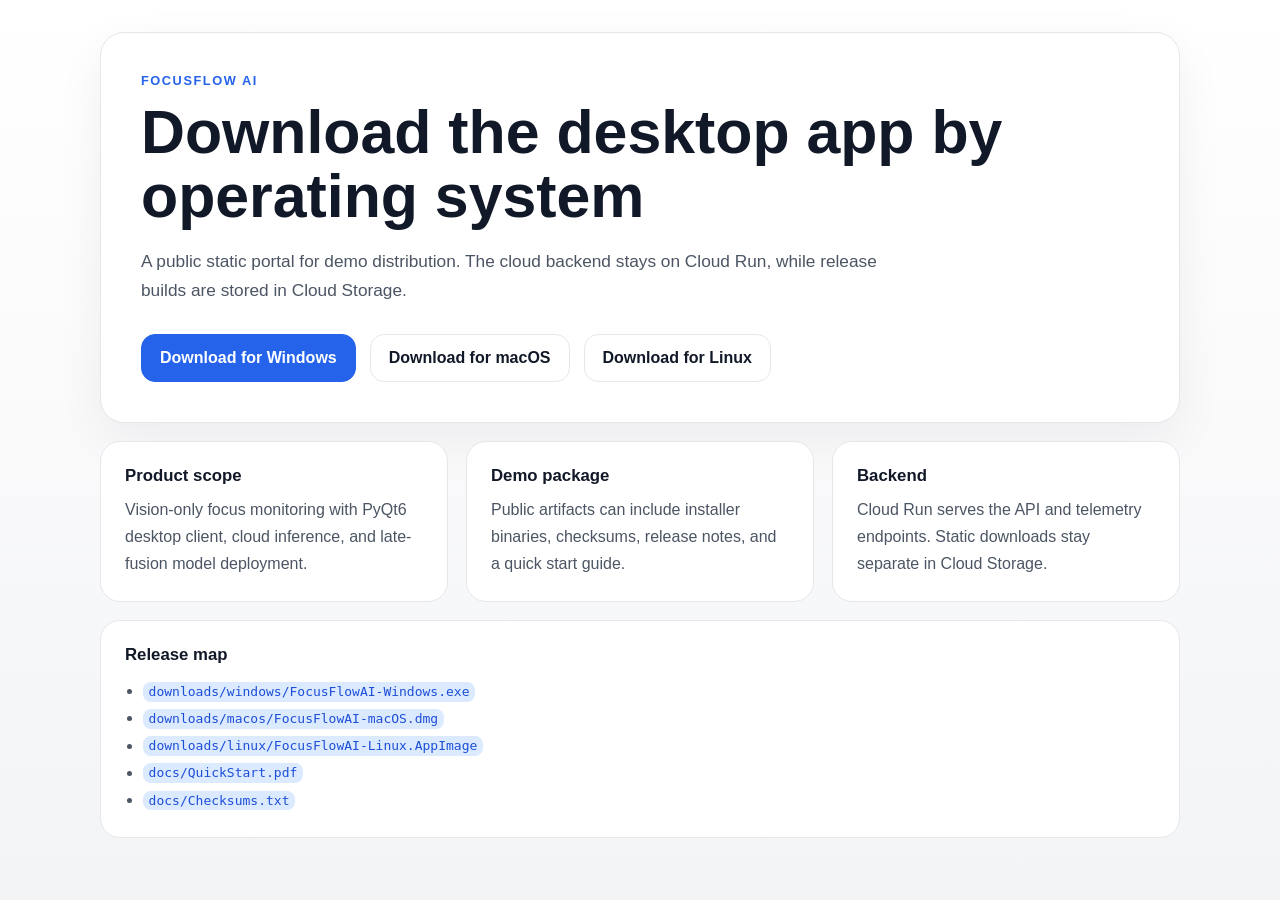
==== deploy/gcp/static-site/index.html @ c34b8739 "feat(auth): add Google OAuth and Firestore user identity support - add Google OAuth and username/pas" ====
<!doctype html>
<html lang="en">
  <head>
    <meta charset="utf-8" />
    <meta name="viewport" content="width=device-width, initial-scale=1" />
    <title>FocusFlow AI | Download Portal</title>
    <meta
      name="description"
      content="Public download portal for FocusFlow AI desktop builds and demo resources."
    />
    <link rel="stylesheet" href="style.css" />
  </head>
  <body>
    <main class="shell">
      <section class="hero">
        <p class="eyebrow">FocusFlow AI</p>
        <h1>Download the desktop app by operating system</h1>
        <p class="lede">
          A public static portal for demo distribution. The cloud backend stays
          on Cloud Run, while release builds are stored in Cloud Storage.
        </p>
        <div class="actions">
          <a class="button primary" href="downloads/windows/FocusFlowAI-Windows.exe">
            Download for Windows
          </a>
          <a class="button" href="downloads/macos/FocusFlowAI-macOS.dmg">
            Download for macOS
          </a>
          <a class="button" href="downloads/linux/FocusFlowAI-Linux.AppImage">
            Download for Linux
          </a>
        </div>
      </section>

      <section class="grid">
        <article class="card">
          <h2>Product scope</h2>
          <p>
            Vision-only focus monitoring with PyQt6 desktop client, cloud
            inference, and late-fusion model deployment.
          </p>
        </article>
        <article class="card">
          <h2>Demo package</h2>
          <p>
            Public artifacts can include installer binaries, checksums, release
            notes, and a quick start guide.
          </p>
        </article>
        <article class="card">
          <h2>Backend</h2>
          <p>
            Cloud Run serves the API and telemetry endpoints. Static downloads
            stay separate in Cloud Storage.
          </p>
        </article>
      </section>

      <section class="releases card">
        <h2>Release map</h2>
        <ul>
          <li><code>downloads/windows/FocusFlowAI-Windows.exe</code></li>
          <li><code>downloads/macos/FocusFlowAI-macOS.dmg</code></li>
          <li><code>downloads/linux/FocusFlowAI-Linux.AppImage</code></li>
          <li><code>docs/QuickStart.pdf</code></li>
          <li><code>docs/Checksums.txt</code></li>
        </ul>
      </section>
    </main>
  </body>
</html>
---- deploy/gcp/static-site/style.css ----
:root {
  color-scheme: light;
  --bg: #f3f4f6;
  --panel: #ffffff;
  --text: #111827;
  --muted: #4b5563;
  --accent: #2563eb;
  --accent-soft: #dbeafe;
  --border: #e5e7eb;
}

* {
  box-sizing: border-box;
}

html,
body {
  margin: 0;
  min-height: 100%;
  background: linear-gradient(180deg, #ffffff 0%, var(--bg) 100%);
  color: var(--text);
  font-family: Inter, "Segoe UI", Roboto, Helvetica, Arial, sans-serif;
}

body {
  padding: 32px 20px 56px;
}

.shell {
  max-width: 1080px;
  margin: 0 auto;
}

.hero {
  background: var(--panel);
  border: 1px solid var(--border);
  border-radius: 24px;
  padding: 40px;
  box-shadow: 0 16px 48px rgba(15, 23, 42, 0.06);
}

.eyebrow {
  margin: 0 0 12px;
  text-transform: uppercase;
  letter-spacing: 0.12em;
  font-size: 0.8rem;
  color: var(--accent);
  font-weight: 700;
}

h1 {
  margin: 0;
  font-size: clamp(2rem, 5vw, 3.8rem);
  line-height: 1.06;
}

.lede {
  max-width: 760px;
  margin: 18px 0 0;
  font-size: 1.08rem;
  line-height: 1.7;
  color: var(--muted);
}

.actions {
  display: flex;
  flex-wrap: wrap;
  gap: 14px;
  margin-top: 28px;
}

.button {
  display: inline-flex;
  align-items: center;
  justify-content: center;
  padding: 14px 18px;
  border-radius: 14px;
  border: 1px solid var(--border);
  background: #fff;
  color: var(--text);
  text-decoration: none;
  font-weight: 700;
}

.button.primary {
  background: var(--accent);
  color: #fff;
  border-color: var(--accent);
}

.grid {
  display: grid;
  grid-template-columns: repeat(3, minmax(0, 1fr));
  gap: 18px;
  margin-top: 18px;
}

.card {
  background: var(--panel);
  border: 1px solid var(--border);
  border-radius: 20px;
  padding: 24px;
}

.card h2 {
  margin: 0 0 10px;
  font-size: 1.05rem;
}

.card p,
.card li {
  margin: 0;
  line-height: 1.7;
  color: var(--muted);
}

.releases {
  margin-top: 18px;
}

.releases ul {
  margin: 12px 0 0;
  padding-left: 18px;
}

code {
  padding: 0.15rem 0.35rem;
  border-radius: 8px;
  background: var(--accent-soft);
  color: #1d4ed8;
}

@media (max-width: 900px) {
  .hero {
    padding: 28px;
  }

  .grid {
    grid-template-columns: 1fr;
  }
}
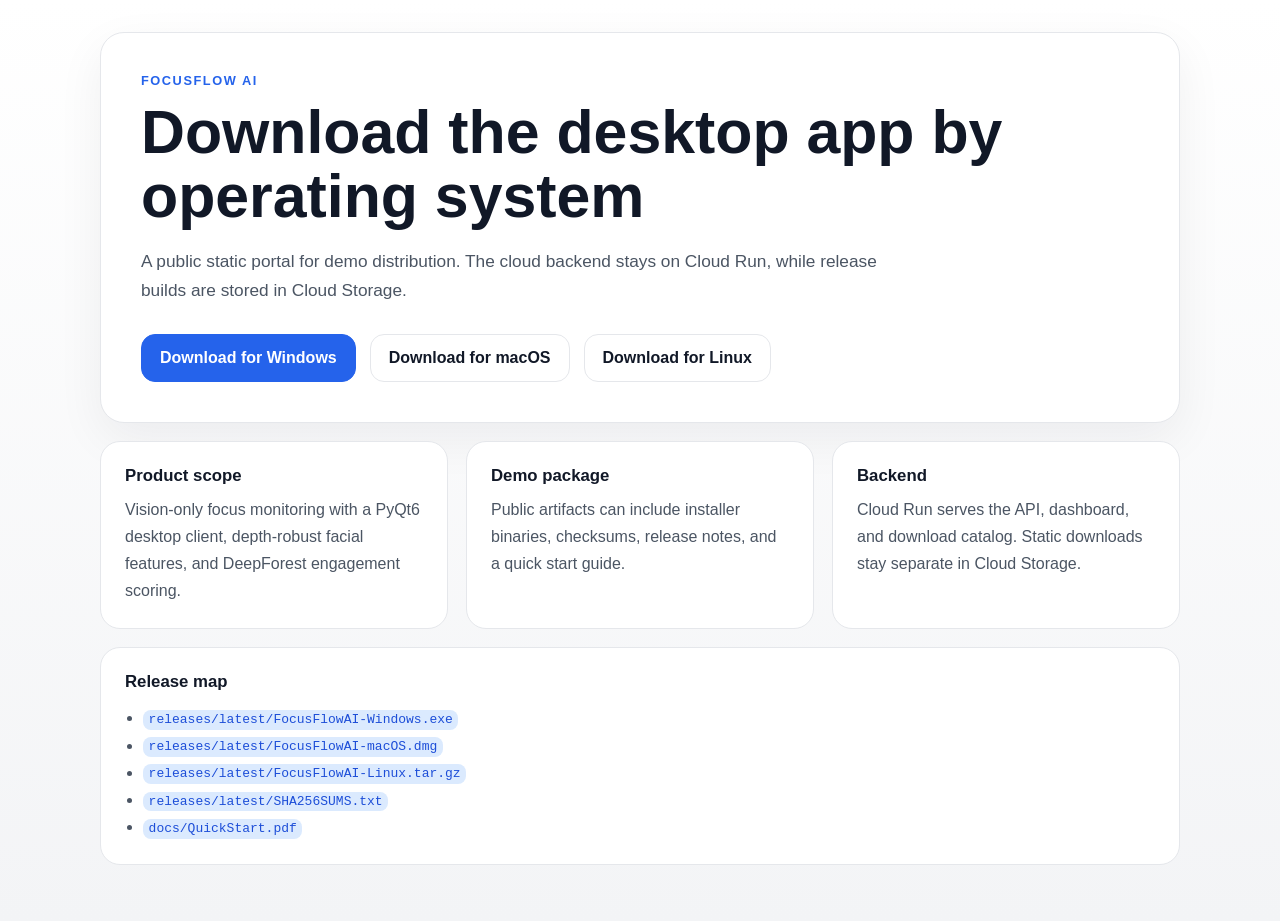
==== commit 7bc1f204: "Big change: Product model is DepthForest" ====
--- a/deploy/gcp/static-site/index.html
+++ b/deploy/gcp/static-site/index.html
@@ -20,13 +20,13 @@
           on Cloud Run, while release builds are stored in Cloud Storage.
         </p>
         <div class="actions">
-          <a class="button primary" href="downloads/windows/FocusFlowAI-Windows.exe">
+          <a class="button primary" href="releases/latest/FocusFlowAI-Windows.exe">
             Download for Windows
           </a>
-          <a class="button" href="downloads/macos/FocusFlowAI-macOS.dmg">
+          <a class="button" href="releases/latest/FocusFlowAI-macOS.dmg">
             Download for macOS
           </a>
-          <a class="button" href="downloads/linux/FocusFlowAI-Linux.AppImage">
+          <a class="button" href="releases/latest/FocusFlowAI-Linux.tar.gz">
             Download for Linux
           </a>
         </div>
@@ -36,8 +36,8 @@
         <article class="card">
           <h2>Product scope</h2>
           <p>
-            Vision-only focus monitoring with PyQt6 desktop client, cloud
-            inference, and late-fusion model deployment.
+            Vision-only focus monitoring with a PyQt6 desktop client,
+            depth-robust facial features, and DeepForest engagement scoring.
           </p>
         </article>
         <article class="card">
@@ -50,8 +50,8 @@
         <article class="card">
           <h2>Backend</h2>
           <p>
-            Cloud Run serves the API and telemetry endpoints. Static downloads
-            stay separate in Cloud Storage.
+            Cloud Run serves the API, dashboard, and download catalog. Static
+            downloads stay separate in Cloud Storage.
           </p>
         </article>
       </section>
@@ -59,11 +59,11 @@
       <section class="releases card">
         <h2>Release map</h2>
         <ul>
-          <li><code>downloads/windows/FocusFlowAI-Windows.exe</code></li>
-          <li><code>downloads/macos/FocusFlowAI-macOS.dmg</code></li>
-          <li><code>downloads/linux/FocusFlowAI-Linux.AppImage</code></li>
+          <li><code>releases/latest/FocusFlowAI-Windows.exe</code></li>
+          <li><code>releases/latest/FocusFlowAI-macOS.dmg</code></li>
+          <li><code>releases/latest/FocusFlowAI-Linux.tar.gz</code></li>
+          <li><code>releases/latest/SHA256SUMS.txt</code></li>
           <li><code>docs/QuickStart.pdf</code></li>
-          <li><code>docs/Checksums.txt</code></li>
         </ul>
       </section>
     </main>
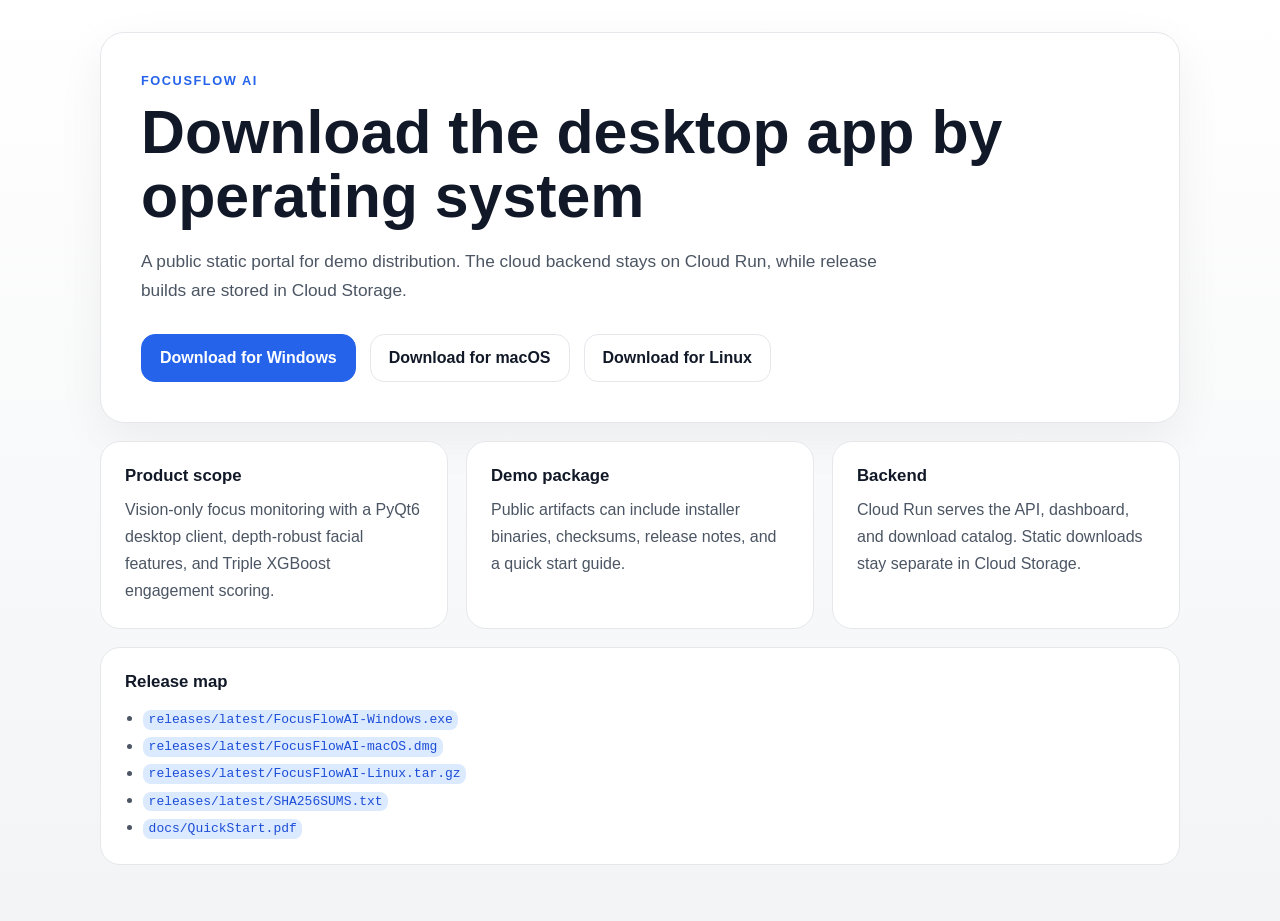
==== commit 89940a3f: "Big Change: model is triple-xgb" ====
--- a/deploy/gcp/static-site/index.html
+++ b/deploy/gcp/static-site/index.html
@@ -37,7 +37,7 @@
           <h2>Product scope</h2>
           <p>
             Vision-only focus monitoring with a PyQt6 desktop client,
-            depth-robust facial features, and DeepForest engagement scoring.
+            depth-robust facial features, and Triple XGBoost engagement scoring.
           </p>
         </article>
         <article class="card">
